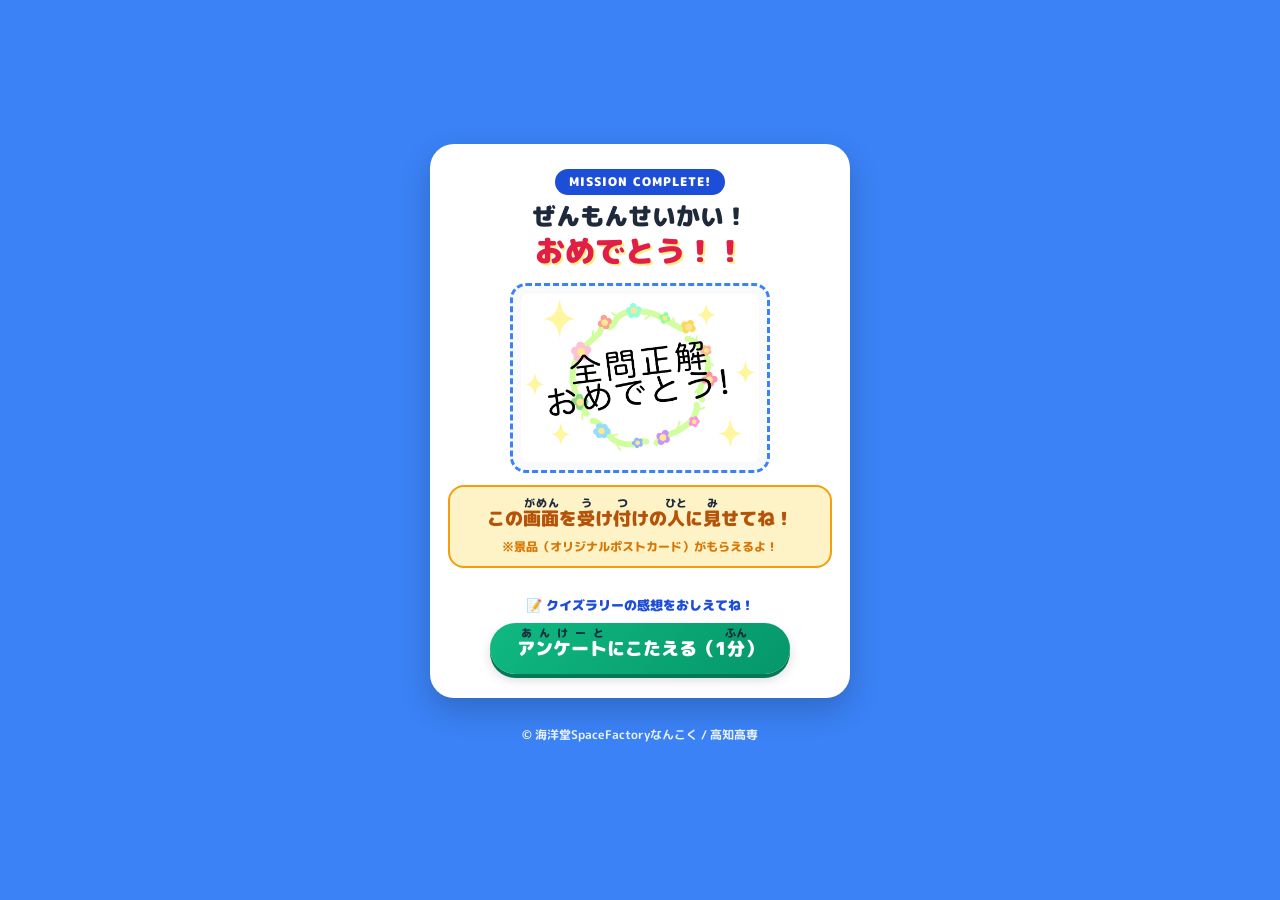
==== clear.html @ 08a57f36 "Add files via upload" ====
<!DOCTYPE html>
<html lang="ja">
<head>
    <meta charset="UTF-8">
    <title>全問正解おめでとう！｜海洋堂ARクイズラリー</title>
    <meta name="viewport" content="width=device-width, initial-scale=1.0, user-scalable=no">
    <link rel="stylesheet" href="clear.css">
    <!-- 見やすい角丸フォントの読み込み -->
    <link rel="preconnect" href="https://fonts.googleapis.com">
    <link rel="preconnect" href="https://fonts.gstatic.com" crossorigin>
    <link href="https://fonts.googleapis.com/css2?family=M+PLUS+Rounded+1c:wght@700;800;900&display=swap" rel="stylesheet">
</head>
<body>
    <!-- お祝いの紙吹雪演出 -->
    <div class="confetti-container" aria-hidden="true">
        <div class="confetti"></div><div class="confetti"></div>
        <div class="confetti"></div><div class="confetti"></div>
        <div class="confetti"></div><div class="confetti"></div>
        <div class="confetti"></div><div class="confetti"></div>
    </div>

    <div id="outer">
        <main class="clear-card">
            
            <!-- 1. 祝福ヘッダー -->
            <header class="clear-header">
                <div class="badge">MISSION COMPLETE!</div>
                <h1>ぜんもんせいかい！<br><span class="highlight">おめでとう！！</span></h1>
            </header>

            <!-- 2. スタンプ（スタッフ確認用メインエリア） -->
            <div class="stamp-container">
                <div class="stamp-frame">
                    <img src="images/stamp/全問正解.jpg" alt="全問正解スタンプ" class="stamp-image">
                </div>
            </div>

            <!-- 3. スタッフに見せる指示 -->
            <div class="reception-guide">
                <p class="guide-text">
                    この<ruby>画面<rt>がめん</rt></ruby>を<ruby>受<rt>う</rt></ruby>け<ruby>付<rt>つ</rt></ruby>けの<ruby>人<rt>ひと</rt></ruby>に<ruby>見<rt>み</rt></ruby>せてね！
                </p>
                <p class="sub-text">※景品（オリジナルポストカード）がもらえるよ！</p>
            </div>

            <!-- 4. Googleフォーム（アンケート）リンクボタン -->
            <div class="survey-container">
                <p class="survey-title">📝 クイズラリーの感想をおしえてね！</p>
                <a href="https://docs.google.com/forms/d/e/1FAIpQLSczkO3vyU0O9Tlit2I1jtY0QSrg38aOl59SbziwXtgxCSIYGg/viewform?usp=dialog" 
                   target="_blank" 
                   rel="noopener noreferrer" 
                   class="survey-btn">
                   <ruby>アンケート<rt>あんけーと</rt></ruby>にこたえる（1<ruby>分<rt>ふん</rt></ruby>）
                </a>
            </div>

        </main>

        <footer>
            <p>© 海洋堂SpaceFactoryなんこく / 高知高専</p>
        </footer>
    </div>
</body>
</html>
---- clear.css ----
@charset "UTF-8";

:root {
    --ksfn-blue: #3b82f6;        /* 海洋堂SFなんこくらしい鮮やかな青 */
    --ksfn-dark-blue: #1d4ed8;  /* 深みのある青 */
    --accent-red: #e11d48;      /* お祝いの赤 */
    --accent-yellow: #fef08a;   /* 祝福の黄色 */
    --text-color: #1e293b;
}

*, *::before, *::after {
    box-sizing: border-box;
}

body {
    margin: 0;
    padding: 0;
    font-family: 'M PLUS Rounded 1c', "ヒラギノ角ゴ ProN", "Meiryo", sans-serif;
    background-color: var(--ksfn-blue);
    color: var(--text-color);
    line-height: 1.5;
    overflow-x: hidden;
}

/* 全体レイアウト */
#outer {
    min-height: 100vh;
    padding: 20px 12px;
    display: flex;
    flex-direction: column;
    align-items: center;
    justify-content: center;
}

/* クイズラリー専用のクリアカード */
.clear-card {
    background: #ffffff;
    width: 100%;
    max-width: 420px;
    border-radius: 24px;
    padding: 24px 18px;
    box-shadow: 0 12px 30px rgba(0, 0, 0, 0.2);
    text-align: center;
    position: relative;
    z-index: 10;
}

/* 1. 祝福ヘッダー */
.clear-header {
    margin-bottom: 12px;
}

.badge {
    display: inline-block;
    background: var(--ksfn-dark-blue);
    color: #ffffff;
    font-weight: 900;
    font-size: 12px;
    padding: 4px 14px;
    border-radius: 20px;
    letter-spacing: 1px;
    margin-bottom: 6px;
}

h1 {
    font-size: 24px;
    font-weight: 900;
    margin: 0;
    color: var(--text-color);
    line-height: 1.3;
}

h1 .highlight {
    font-size: 30px;
    color: var(--accent-red);
    text-shadow: 2px 2px 0px var(--accent-yellow);
    display: inline-block;
    animation: pulse 1.5s infinite alternate;
}

@keyframes pulse {
    0% { transform: scale(1); }
    100% { transform: scale(1.05); }
}

/* 2. スタンプ表示枠 */
.stamp-container {
    margin: 12px 0;
    display: flex;
    justify-content: center;
}

.stamp-frame {
    background: #f8fafc;
    border: 3px dashed var(--ksfn-blue);
    border-radius: 16px;
    padding: 8px;
    max-width: 260px;
    width: 100%;
}

.stamp-image {
    width: 100%;
    height: auto;
    display: block;
    border-radius: 8px;
    animation: popIn 0.6s cubic-bezier(0.175, 0.885, 0.32, 1.275);
}

@keyframes popIn {
    0% { transform: scale(0.6); opacity: 0; }
    100% { transform: scale(1); opacity: 1; }
}

/* 3. 受付誘導指示 */
.reception-guide {
    background-color: #fef3c7;
    border: 2px solid #f59e0b;
    border-radius: 16px;
    padding: 10px 8px;
    margin-top: 12px;
}

.guide-text {
    font-size: 18px;
    font-weight: 900;
    color: #b45309;
    margin: 0;
    line-height: 1.6;
}

ruby { ruby-position: over; }
rt { font-size: 11px; font-weight: 800; color: #1e293b; }

.sub-text {
    font-size: 12px;
    font-weight: 800;
    color: #d97706;
    margin: 4px 0 0 0;
}

/* 4. Googleフォーム（アンケート）エリア */
.survey-container {
    margin-top: 16px;
    padding-top: 12px;
    border-top: 2px stroke #e2e8f0;
}

.survey-title {
    font-size: 13px;
    font-weight: 900;
    color: var(--ksfn-dark-blue);
    margin: 0 0 8px 0;
}

.survey-btn {
    display: inline-block;
    background: linear-gradient(135deg, #10b981, #059669);
    color: #ffffff;
    font-size: 18px;
    font-weight: 900;
    padding: 12px 20px;
    border-radius: 50px;
    text-decoration: none;
    box-shadow: 0 4px 0px #047857, 0 6px 12px rgba(0, 0, 0, 0.15);
    transition: all 0.1s ease;
    width: 90%;
    max-width: 300px;
}

.survey-btn:active {
    transform: translateY(3px);
    box-shadow: 0 1px 0px #047857, 0 2px 6px rgba(0, 0, 0, 0.15);
}

/* フッター */
footer {
    font-size: 12px;
    color: #ffffff;
    margin-top: 16px;
    text-align: center;
    font-weight: 700;
    opacity: 0.9;
}

/* 5. お祝い紙吹雪アニメーション */
.confetti-container {
    position: fixed;
    top: 0;
    left: 0;
    width: 100vw;
    height: 100vh;
    pointer-events: none;
    z-index: 1;
    overflow: hidden;
}

.confetti {
    position: absolute;
    width: 10px;
    height: 16px;
    opacity: 0.85;
    top: -20px;
    animation: fall 3.5s linear infinite;
}

.confetti:nth-child(1) { left: 10%; background: #ffffff; animation-delay: 0s; }
.confetti:nth-child(2) { left: 25%; background: #fef08a; animation-delay: 0.5s; }
.confetti:nth-child(3) { left: 40%; background: #f43f5e; animation-delay: 0.2s; }
.confetti:nth-child(4) { left: 55%; background: #60a5fa; animation-delay: 0.8s; }
.confetti:nth-child(5) { left: 70%; background: #ffffff; animation-delay: 0.3s; }
.confetti:nth-child(6) { left: 85%; background: #fef08a; animation-delay: 0.6s; }

@keyframes fall {
    0% { transform: translateY(0) rotate(0deg); opacity: 1; }
    100% { transform: translateY(100vh) rotate(360deg); opacity: 0; }
}
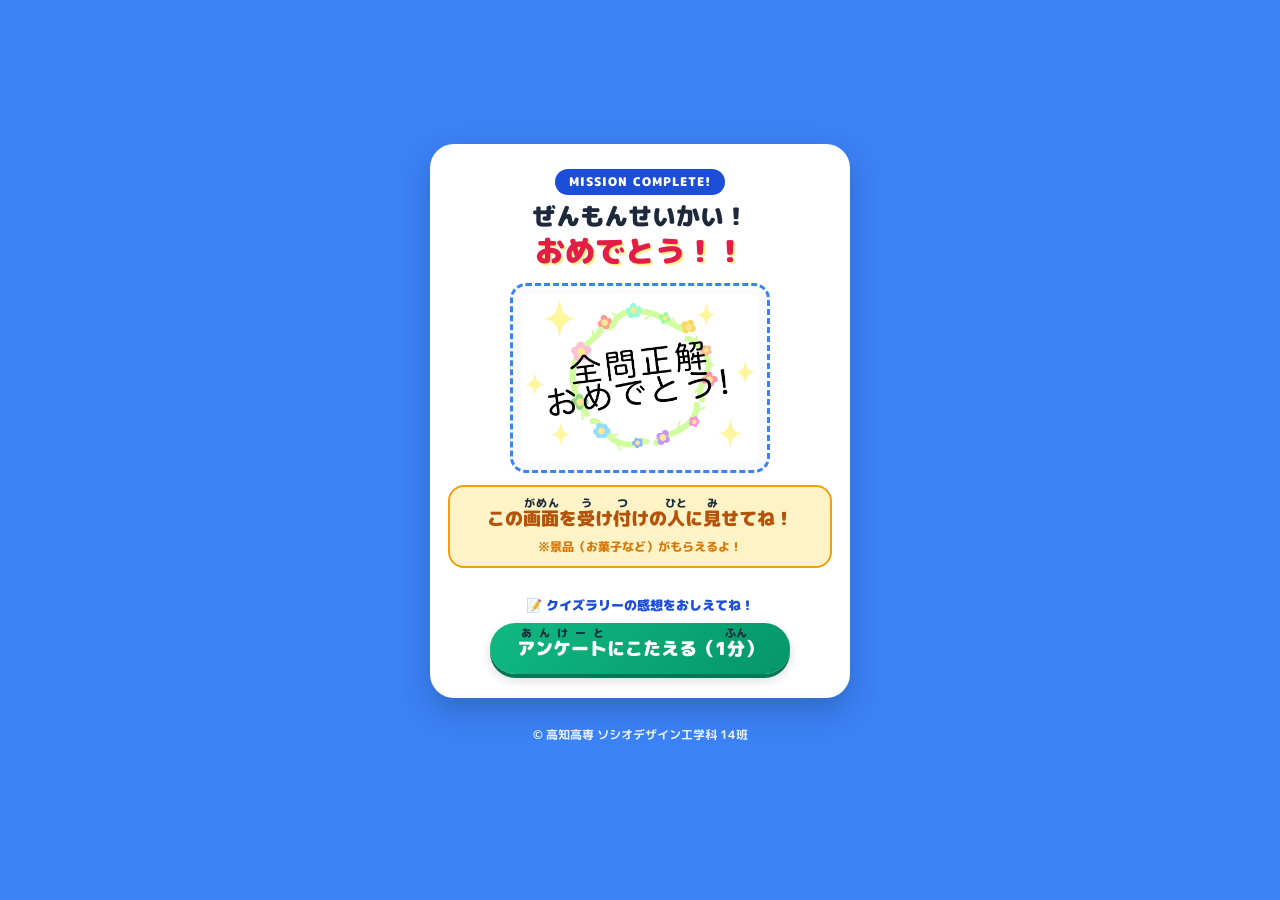
==== commit dd8cb0a0: "高専変更１" ====
--- a/clear.html
+++ b/clear.html
@@ -2,16 +2,14 @@
 <html lang="ja">
 <head>
     <meta charset="UTF-8">
-    <title>全問正解おめでとう！｜海洋堂ARクイズラリー</title>
+    <title>全問正解おめでとう！｜高知高専 星瞬祭 ARクイズラリー</title>
     <meta name="viewport" content="width=device-width, initial-scale=1.0, user-scalable=no">
     <link rel="stylesheet" href="clear.css">
-    <!-- 見やすい角丸フォントの読み込み -->
     <link rel="preconnect" href="https://fonts.googleapis.com">
     <link rel="preconnect" href="https://fonts.gstatic.com" crossorigin>
     <link href="https://fonts.googleapis.com/css2?family=M+PLUS+Rounded+1c:wght@700;800;900&display=swap" rel="stylesheet">
 </head>
 <body>
-    <!-- お祝いの紙吹雪演出 -->
     <div class="confetti-container" aria-hidden="true">
         <div class="confetti"></div><div class="confetti"></div>
         <div class="confetti"></div><div class="confetti"></div>
@@ -21,29 +19,24 @@
 
     <div id="outer">
         <main class="clear-card">
-            
-            <!-- 1. 祝福ヘッダー -->
             <header class="clear-header">
                 <div class="badge">MISSION COMPLETE!</div>
                 <h1>ぜんもんせいかい！<br><span class="highlight">おめでとう！！</span></h1>
             </header>
 
-            <!-- 2. スタンプ（スタッフ確認用メインエリア） -->
             <div class="stamp-container">
                 <div class="stamp-frame">
                     <img src="images/stamp/全問正解.jpg" alt="全問正解スタンプ" class="stamp-image">
                 </div>
             </div>
 
-            <!-- 3. スタッフに見せる指示 -->
             <div class="reception-guide">
                 <p class="guide-text">
                     この<ruby>画面<rt>がめん</rt></ruby>を<ruby>受<rt>う</rt></ruby>け<ruby>付<rt>つ</rt></ruby>けの<ruby>人<rt>ひと</rt></ruby>に<ruby>見<rt>み</rt></ruby>せてね！
                 </p>
-                <p class="sub-text">※景品（オリジナルポストカード）がもらえるよ！</p>
+                <p class="sub-text">※景品（お菓子など）がもらえるよ！</p>
             </div>
 
-            <!-- 4. Googleフォーム（アンケート）リンクボタン -->
             <div class="survey-container">
                 <p class="survey-title">📝 クイズラリーの感想をおしえてね！</p>
                 <a href="https://docs.google.com/forms/d/e/1FAIpQLSczkO3vyU0O9Tlit2I1jtY0QSrg38aOl59SbziwXtgxCSIYGg/viewform?usp=dialog" 
@@ -53,12 +46,11 @@
                    <ruby>アンケート<rt>あんけーと</rt></ruby>にこたえる（1<ruby>分<rt>ふん</rt></ruby>）
                 </a>
             </div>
-
         </main>
 
         <footer>
-            <p>© 海洋堂SpaceFactoryなんこく / 高知高専</p>
+            <p>© 高知高専 ソシオデザイン工学科 14班</p>
         </footer>
     </div>
 </body>
-</html>
+</html>
--- a/clear.css
+++ b/clear.css
@@ -1,16 +1,14 @@
 @charset "UTF-8";
 
 :root {
-    --ksfn-blue: #3b82f6;        /* 海洋堂SFなんこくらしい鮮やかな青 */
-    --ksfn-dark-blue: #1d4ed8;  /* 深みのある青 */
-    --accent-red: #e11d48;      /* お祝いの赤 */
-    --accent-yellow: #fef08a;   /* 祝福の黄色 */
+    --ksfn-blue: #3b82f6;
+    --ksfn-dark-blue: #1d4ed8;
+    --accent-red: #e11d48;
+    --accent-yellow: #fef08a;
     --text-color: #1e293b;
 }
 
-*, *::before, *::after {
-    box-sizing: border-box;
-}
+*, *::before, *::after { box-sizing: border-box; }
 
 body {
     margin: 0;
@@ -22,7 +20,6 @@
     overflow-x: hidden;
 }
 
-/* 全体レイアウト */
 #outer {
     min-height: 100vh;
     padding: 20px 12px;
@@ -32,7 +29,6 @@
     justify-content: center;
 }
 
-/* クイズラリー専用のクリアカード */
 .clear-card {
     background: #ffffff;
     width: 100%;
@@ -45,10 +41,7 @@
     z-index: 10;
 }
 
-/* 1. 祝福ヘッダー */
-.clear-header {
-    margin-bottom: 12px;
-}
+.clear-header { margin-bottom: 12px; }
 
 .badge {
     display: inline-block;
@@ -83,12 +76,7 @@
     100% { transform: scale(1.05); }
 }
 
-/* 2. スタンプ表示枠 */
-.stamp-container {
-    margin: 12px 0;
-    display: flex;
-    justify-content: center;
-}
+.stamp-container { margin: 12px 0; display: flex; justify-content: center; }
 
 .stamp-frame {
     background: #f8fafc;
@@ -112,7 +100,6 @@
     100% { transform: scale(1); opacity: 1; }
 }
 
-/* 3. 受付誘導指示 */
 .reception-guide {
     background-color: #fef3c7;
     border: 2px solid #f59e0b;
@@ -121,37 +108,20 @@
     margin-top: 12px;
 }
 
-.guide-text {
-    font-size: 18px;
-    font-weight: 900;
-    color: #b45309;
-    margin: 0;
-    line-height: 1.6;
-}
+.guide-text { font-size: 18px; font-weight: 900; color: #b45309; margin: 0; line-height: 1.6; }
 
 ruby { ruby-position: over; }
 rt { font-size: 11px; font-weight: 800; color: #1e293b; }
 
-.sub-text {
-    font-size: 12px;
-    font-weight: 800;
-    color: #d97706;
-    margin: 4px 0 0 0;
-}
+.sub-text { font-size: 12px; font-weight: 800; color: #d97706; margin: 4px 0 0 0; }
 
-/* 4. Googleフォーム（アンケート）エリア */
 .survey-container {
     margin-top: 16px;
     padding-top: 12px;
     border-top: 2px stroke #e2e8f0;
 }
 
-.survey-title {
-    font-size: 13px;
-    font-weight: 900;
-    color: var(--ksfn-dark-blue);
-    margin: 0 0 8px 0;
-}
+.survey-title { font-size: 13px; font-weight: 900; color: var(--ksfn-dark-blue); margin: 0 0 8px 0; }
 
 .survey-btn {
     display: inline-block;
@@ -173,23 +143,12 @@
     box-shadow: 0 1px 0px #047857, 0 2px 6px rgba(0, 0, 0, 0.15);
 }
 
-/* フッター */
-footer {
-    font-size: 12px;
-    color: #ffffff;
-    margin-top: 16px;
-    text-align: center;
-    font-weight: 700;
-    opacity: 0.9;
-}
+footer { font-size: 12px; color: #ffffff; margin-top: 16px; text-align: center; font-weight: 700; opacity: 0.9; }
 
-/* 5. お祝い紙吹雪アニメーション */
 .confetti-container {
     position: fixed;
-    top: 0;
-    left: 0;
-    width: 100vw;
-    height: 100vh;
+    top: 0; left: 0;
+    width: 100vw; height: 100vh;
     pointer-events: none;
     z-index: 1;
     overflow: hidden;
@@ -197,8 +156,7 @@
 
 .confetti {
     position: absolute;
-    width: 10px;
-    height: 16px;
+    width: 10px; height: 16px;
     opacity: 0.85;
     top: -20px;
     animation: fall 3.5s linear infinite;
@@ -214,5 +172,4 @@
 @keyframes fall {
     0% { transform: translateY(0) rotate(0deg); opacity: 1; }
     100% { transform: translateY(100vh) rotate(360deg); opacity: 0; }
-}
-
+}
